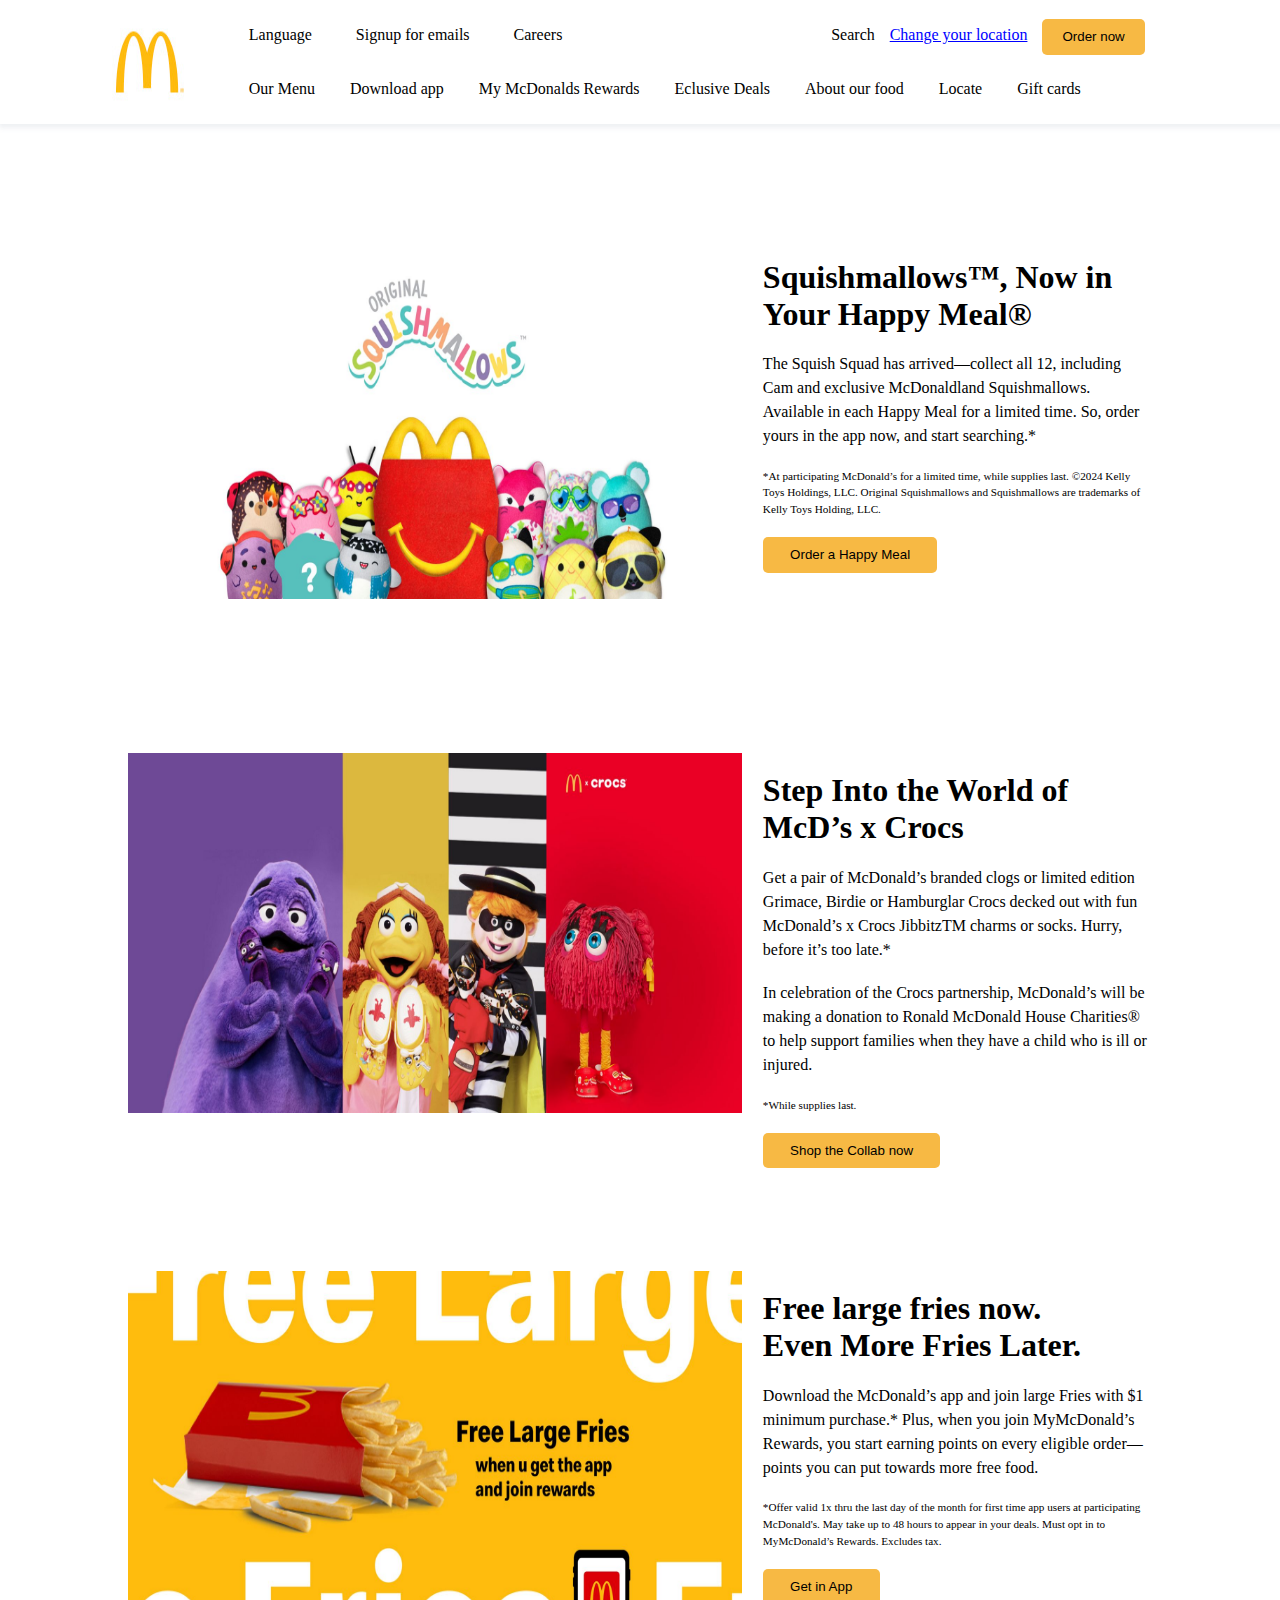
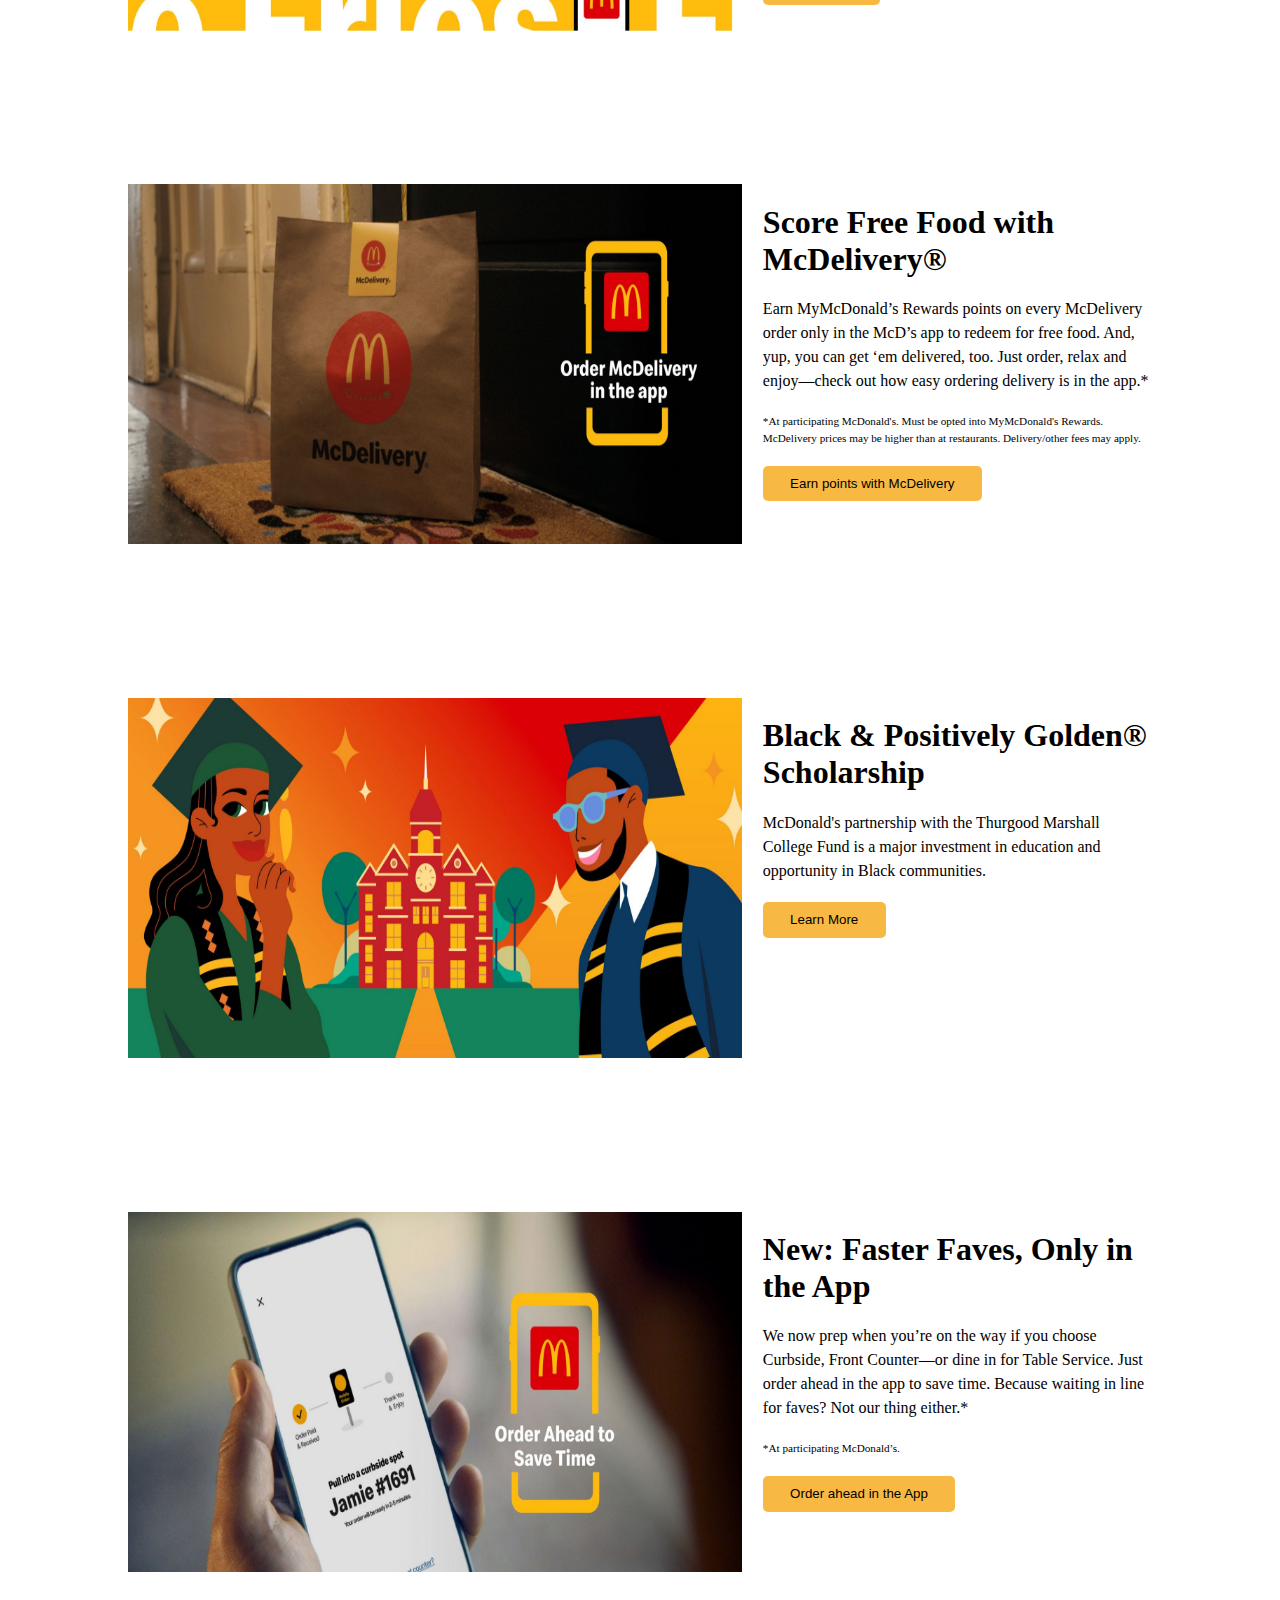
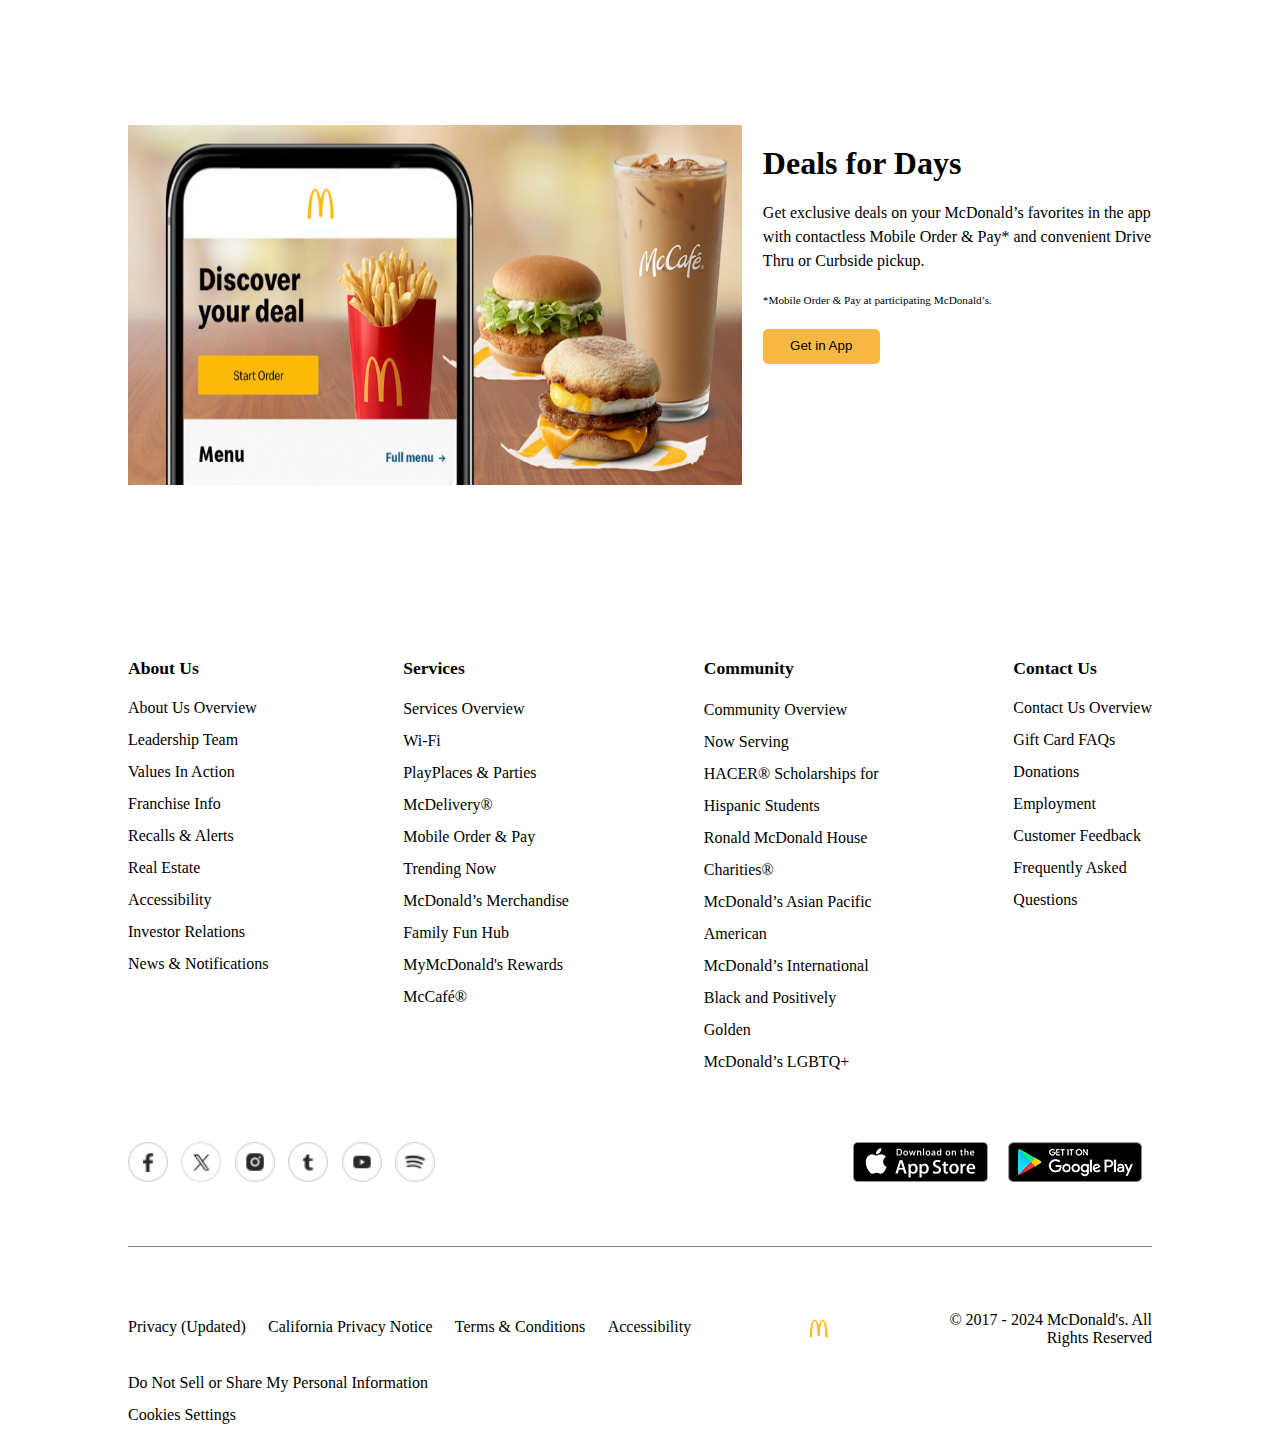
==== app.html @ b9a216b7 "mcdonalds" ====
<!DOCTYPE html>
<html lang="en">
<head>
    <meta charset="UTF-8">
    <meta http-equiv="X-UA-Compatible" content="IE=edge">
    <meta name="viewport" content="width=device-width, initial-scale=1.0">
    <title>Download App</title>
    <link rel="stylesheet" href="./styleh.css">
</head>
<body>
    <header>
        <div class="flex div">
            <img src="./images/logo.jpeg" alt="" class="logo">

            <div>
                <nav class="nav1 flex">
                    <ul class="flex">
                        <li><a href="#">Language</a>  </li>
                        <li><a href="#">Signup for emails</a> </li>
                        <li><a href="#">Careers</a> </li>
                    </ul>
                    <ul class="flex">
                        <li><a href="#">Search</a>  </li>
                        <li><a class="blue" href="#">Change your location</a> </li>
                        <li><a href="#"> <button>Order now</button></a></li>
                    </ul>
                </nav>
                <nav class="nav2">
                    <ul class="flex">
                        <li><a href="./menu.html">Our Menu</a> </li>
                        <li><a href="./app.html">Download app</a> </li>
                        <li><a href="./rewards.html">My McDonalds Rewards</a> </li>
                        <li><a href="./Exclusive.html">Eclusive Deals</a> </li>
                        <li><a href="./aboutfood.html">About our food</a> </li>
                        <li><a href="./locate.html">Locate</a> </li>
                        <li><a href="./GiftCard.html">Gift cards</a> </li>
                    </ul>
                </nav>
            </div>
        </div>
    </header>

    <main>
        <!-- <h1>McDonald's App</h1> -->
        <div class="main-div">

            <div class="flex individual-div">
                <img class="img" src="./images/1PUB_Sqiushmallows_HappyMeal_1-column-desktop.jpeg" alt="">
                <div class="p">
                    <h2>Squishmallows™, Now in Your Happy Meal®</h2>
                    <p>The Squish Squad has arrived—collect all 12, including 
                        Cam and exclusive McDonaldland Squishmallows. 
                        Available in each Happy Meal for a limited time. 
                        So, order yours in the app now, and start searching.*
                    </p>

                    <p class="tiny-p">
                        *At participating McDonald’s for a limited time, 
                        while supplies last. ©2024 Kelly Toys Holdings, LLC. Original Squishmallows and Squishmallows are trademarks of Kelly Toys Holding, LLC.
                    </p>    
                    <button>Order a Happy Meal</button>
                </div>
            </div>
            <div class="flex individual-div">
                <img class="img" src="./images/step.jpeg" alt="">
                <div class="p">
                    <h2>Step Into the World of McD’s x Crocs</h2>
                    <p>Get a pair of McDonald’s branded clogs or 
                        limited edition Grimace, Birdie or Hamburglar Crocs 
                        decked out with fun McDonald’s x Crocs JibbitzTM 
                        charms or socks. Hurry, before it’s too late.*</p>
                        <p>In celebration of the Crocs partnership, 
                            McDonald’s will be making a donation to Ronald 
                            McDonald House Charities® to help support families 
                            when they have a child who is ill or injured.
                        </p>
                        <p class="tiny-p">
                            *While supplies last.
                        </p> 

                    <button>Shop the Collab now</button>
                </div>
            </div>
            <div class="flex individual-div">
                <img class="img" src="./images/freelargefries.jpeg" alt="">
                <div class="p">
                    <h2>Free large fries now. <br> Even More Fries Later.</h2>
                    <p>Download the McDonald’s app and join large Fries 
                        with $1 minimum purchase.* Plus, when you join MyMcDonald’s Rewards, 
                        you start earning points on every eligible order—points you can put towards more free food.
                    </p>
                    <p class="tiny-p">
                        *Offer valid 1x thru the last day of the month for first time app users at participating McDonald's. May take up to 48 hours to appear in your deals. Must opt in to MyMcDonald’s Rewards. Excludes tax.
                    </p> 
                    <button>Get in App</button>
                </div>
            </div>
            <div class="flex individual-div">
                <img class="img" src="./images/scorefreefood.jpeg" alt="">
                <div class="p">
                    <h2>Score Free Food with McDelivery®</h2>
                    <p>Earn MyMcDonald’s Rewards points on every McDelivery order 
                        only in the McD’s app to redeem for free food. And, yup, 
                        you can get ‘em delivered, too. Just order, relax and enjoy—check
                         out how easy ordering delivery is in the app.*
                    </p>
                    <p class="tiny-p">
                        *At participating McDonald's. Must be opted into MyMcDonald's Rewards. 
                        McDelivery prices may be higher than at restaurants. Delivery/other fees may apply.
                    </p> 
                    <button>Earn points with McDelivery</button>
                </div>
            </div>
            <div class="flex individual-div">
                <img class="img" src="./images/blackpositive.jpeg" alt="">
                <div class="p">
                    <h2>Black & Positively Golden® Scholarship</h2>
                    <p>McDonald's partnership with the Thurgood Marshall College 
                        Fund is a major investment in education and opportunity in Black communities.
                    </p>
                    <button>Learn More</button>
                </div>
            </div>
            <div class="flex individual-div">
                <img class="img" src="./images/newfasterfaves.jpeg" alt="">
                <div class="p">
                    <h2>New: Faster Faves, Only in the App</h2>
                    <p>We now prep when you’re on the way if you choose Curbside, 
                        Front Counter—or dine in for Table Service. 
                        Just order ahead in the app to save time. 
                        Because waiting in line for faves? 
                        Not our thing either.*
                    </p>
                    <p class="tiny-p">
                        *At participating McDonald’s.
                    </p> 
                    <button>Order ahead in the App</button>
                </div>
            </div>
            <div class="flex individual-div">
                <img class="img" src="./images/dealsfordays.jpeg" alt="">
                <div class="p">
                    <h2>Deals for Days</h2>
                    <p>Get exclusive deals on your McDonald’s favorites 
                        in the app with contactless Mobile Order & Pay* 
                        and convenient Drive Thru or Curbside pickup.
                    </p>
                    <p class="tiny-p">
                        *Mobile Order & Pay at participating McDonald’s. 
                    </p>
                    <button>Get in App</button>
                </div>
            </div>
        </div>
    </main>

    <footer>
        <div class="flex div">
            <ul>
                <li class="bold">About Us</li>
                <li>About Us Overview</li>
                <li>Leadership Team</li>
                <li>Values In Action</li>
                <li>Franchise Info</li>
                <li>Recalls & Alerts</li>
                <li>Real Estate</li>
                <li>Accessibility</li>
                <li>Investor Relations</li>
                <li>News & Notifications</li>

            </ul>
            <ul>
                <li class="bold">Services</li>
                <li>Services Overview</li>
                <li>Wi-Fi</li>
                <li>PlayPlaces & Parties</li>
                <li>McDelivery®</li>
                <li>Mobile Order & Pay</li>
                <li>Trending Now</li>
                <li>McDonald’s Merchandise</li>
                <li>Family Fun Hub</li>
                <li>MyMcDonald's Rewards</li>
                <li>McCafé®</li>

            </ul>
            <ul>
                <li class="bold">Community</li>
                <li>Community Overview</li>
                <li>Now Serving</li>
                <li>HACER® Scholarships for <br> Hispanic Students</li>
                <li>Ronald McDonald House <br> Charities®</li>
                <li>McDonald’s Asian Pacific <br> American</li>
                <li>McDonald’s International</li>
                <li>Black and Positively <br> Golden</li>
                <li>McDonald’s LGBTQ+</li>

               
            </ul>
            <ul>
                <li class="bold">Contact Us</li>
                <li>Contact Us Overview</li>
                <li>Gift Card FAQs</li>
                <li>Donations</li>
                <li>Employment</li>
                <li>Customer Feedback</li>
                <li>Frequently Asked <br> Questions</li>
            </ul>
        </div>

        <div class="flex logos">
            <div class="footer-logo flex">
                <img src="./images/facebook.png" alt="">
                <img src="./images/x.png" alt="">
                <img src="./images/instagram.png" alt="">
                <img src="./images/tumblr.png" alt="">
                <img src="./images/youtube.png" alt="">
                <img src="./images/spotify.png" alt="">
    
            </div>
            <div class="flex">
                
                    <img src="./images/app_store_badge.png" alt="">
                    <img src="./images/google_play_badge.png" alt="">
                
            </div>
        </div>

        <div class="footer-ul-div">
            <div class="flex ul-div">
                <ul class="flex">
                    <li>Privacy (Updated)</li>
                    <li>California Privacy Notice</li>
                    <li>Terms & Conditions</li>
                    <li>Accessibility</li>
                </ul>
                <img src="./images/tinylogo.jpeg" alt="">
                <p>© 2017 - 2024 McDonald's. All Rights Reserved</p>
            </div>
            <ul class="">
                <li>Do Not Sell or Share My Personal Information</li>
                <li>Cookies Settings</li>
            </ul>
        </div>
    </footer>
</body>
</html>
---- styleh.css ----
*{
    box-sizing: border-box;
    margin: 0;
    padding: 0;
}
body{
    width: 100vw;
}
.flex{
    display: flex;
}
ul li{
    list-style: none;
    line-height: 2;
}
ul li:hover{
    font-weight: 800;
}
ul a{
    text-decoration: none;
    color: black;
}
.blue{
    color: blue;
    text-decoration: underline;

}

nav{
    margin-top: 2%;
    margin-bottom: 2%;
    margin-left: 5%;

}
.nav1{
    justify-content: space-between;
    width: 70vw;

}
.nav1 ul{
    width: 35%;
    justify-content: space-between;

}
.nav2{
    width: 65vw;

}
.nav2 ul {
    justify-content: space-between;

}
nav button{
    width: 8vw;
    padding:  8%;
    background-color: #f7b944;
    border: none;
    line-height: 1.5;
    border-radius: 5px;

}

header{
    border-top: 1px solid #7cacf800;
    border-bottom: 1px solid #7cacf800;
    box-shadow: 3px 0px 5px 4px #8a98af26;
    margin: 0% auto;
    

}
header .div{
    margin: auto;
    width: 85vw;

}

.main-div{
    display: flex;
    flex-direction: column;
    align-items: center;
    justify-content: center;
    width: 80vw;
    margin: 5% auto;
}

.individual-div{
    margin: 5% auto;
}

main button{
    width: fit-content;
    padding:  2% 7%;
    background-color: #f7b944;
    border: none;
    line-height: 1.5;
    border-radius: 5px;
}
.r-btn{
    width: 15vw;
    padding:  5% 7%;
    margin-bottom: 25%;
    cursor: pointer;

}
main .img{
    width: 60%;
    height: 40vh;
    margin-right: 2%;
    margin-bottom: 5%;
}

.img-delish{
    width: 70%;
    height: 50vh;
    margin-right: 2%;
    margin-bottom: 5%;
}

.big-div{
    justify-content: space-between;
    width: 100%;
    margin-bottom: 5%;
}
.small-div{
    width: 30%;
    display: flex;
    flex-direction: column;
    /* align-items: center; */
    /* justify-content: center; */

}

.passion h2{
    font-size: 2.5em;
    margin: 2% 0;
}
.passion{
    margin: 5% 0;

}

.small-div img{
    width: 100%;
    height: 230px;
}

main h1{
    font-size: 3em;
    text-align: center;
    margin: 5% 0;
}
.d{
    display: flex;
    flex-direction: column;
    /* align-items: center; */
    justify-content: center;
}
.d h2{
    font-size: 2.5em;
    margin: 0% 0 5%;

}
.d p{
    margin: 5% 0;
}
.p h2{
    font-size: 2em;
    margin: 5% 0;
}
.p p{
    line-height: 1.5;
    margin: 0% 0 5%;
}

.tiny-p{
    font-size: .7em;
}

.aboutfood{
    margin-bottom: 5%;
}

.points{
    width: 50%;
}
.points h2{
    font-weight: 200;
    font-size: 2.5em;
    margin: 5% 0;
}
.points div{
    width: 95%;
}
.points p{
    line-height: 1.5;
    margin: 0% 0 5%;
}
.points img{
    width: 95%;
    height: 50vh;
}

.rewards-div{
    margin-bottom: 5%;
}

.faq-div{
    display: flex;
    flex-direction: column;
    /* align-items: center; */
    justify-content: center;
    width: 80vw;
    margin: auto auto 5%;
}

.faqs h2{
    font-weight: 200;
    font-size: 2.5em;
    margin: 0% 0 2%;
}
.faqs p{
    line-height: 1.5;
    margin: 0% 0 2%;
    font-size: 1.2em;
}

.grid-div{
    display: grid;
    width: 80vw;
    margin: 0 auto 10%;
    gap: 5%;
    grid-template-columns: auto auto auto;
    grid-template-rows: auto auto auto;

}
.grid-item{
    height: 200px;
    width: 100%;
    align-items: center;
    justify-content: center; 
}

footer .div{
    width: 80vw;
    margin:  auto;
    justify-content: space-between;
}
.bold{
    font-weight: 800;
    font-size: 1.1em;
    margin-bottom: 4%;
}
.logos{
    width: 80vw;
    margin: 5% auto;
    padding-bottom: 5%;
    justify-content: space-between;
    border-bottom: 1px solid grey;

}
.footer-logo{
    width: 30%;
    justify-content: space-between;
}

.footer-ul-div{
    width: 80vw;
    margin: auto;
}
.footer-ul-div p{
    text-align: right;
    width: 20%;
}

.ul-div{
    justify-content: space-between;
}

.ul-div img{
    width: 3%;
    height: 35px;
}

.ul-div ul{
    width: 55%;
    justify-content: space-between;
}
.footer-ul-div ul:nth-child(2){
    margin: 2% 0;
    width: 35%;
    justify-content: space-between;
}
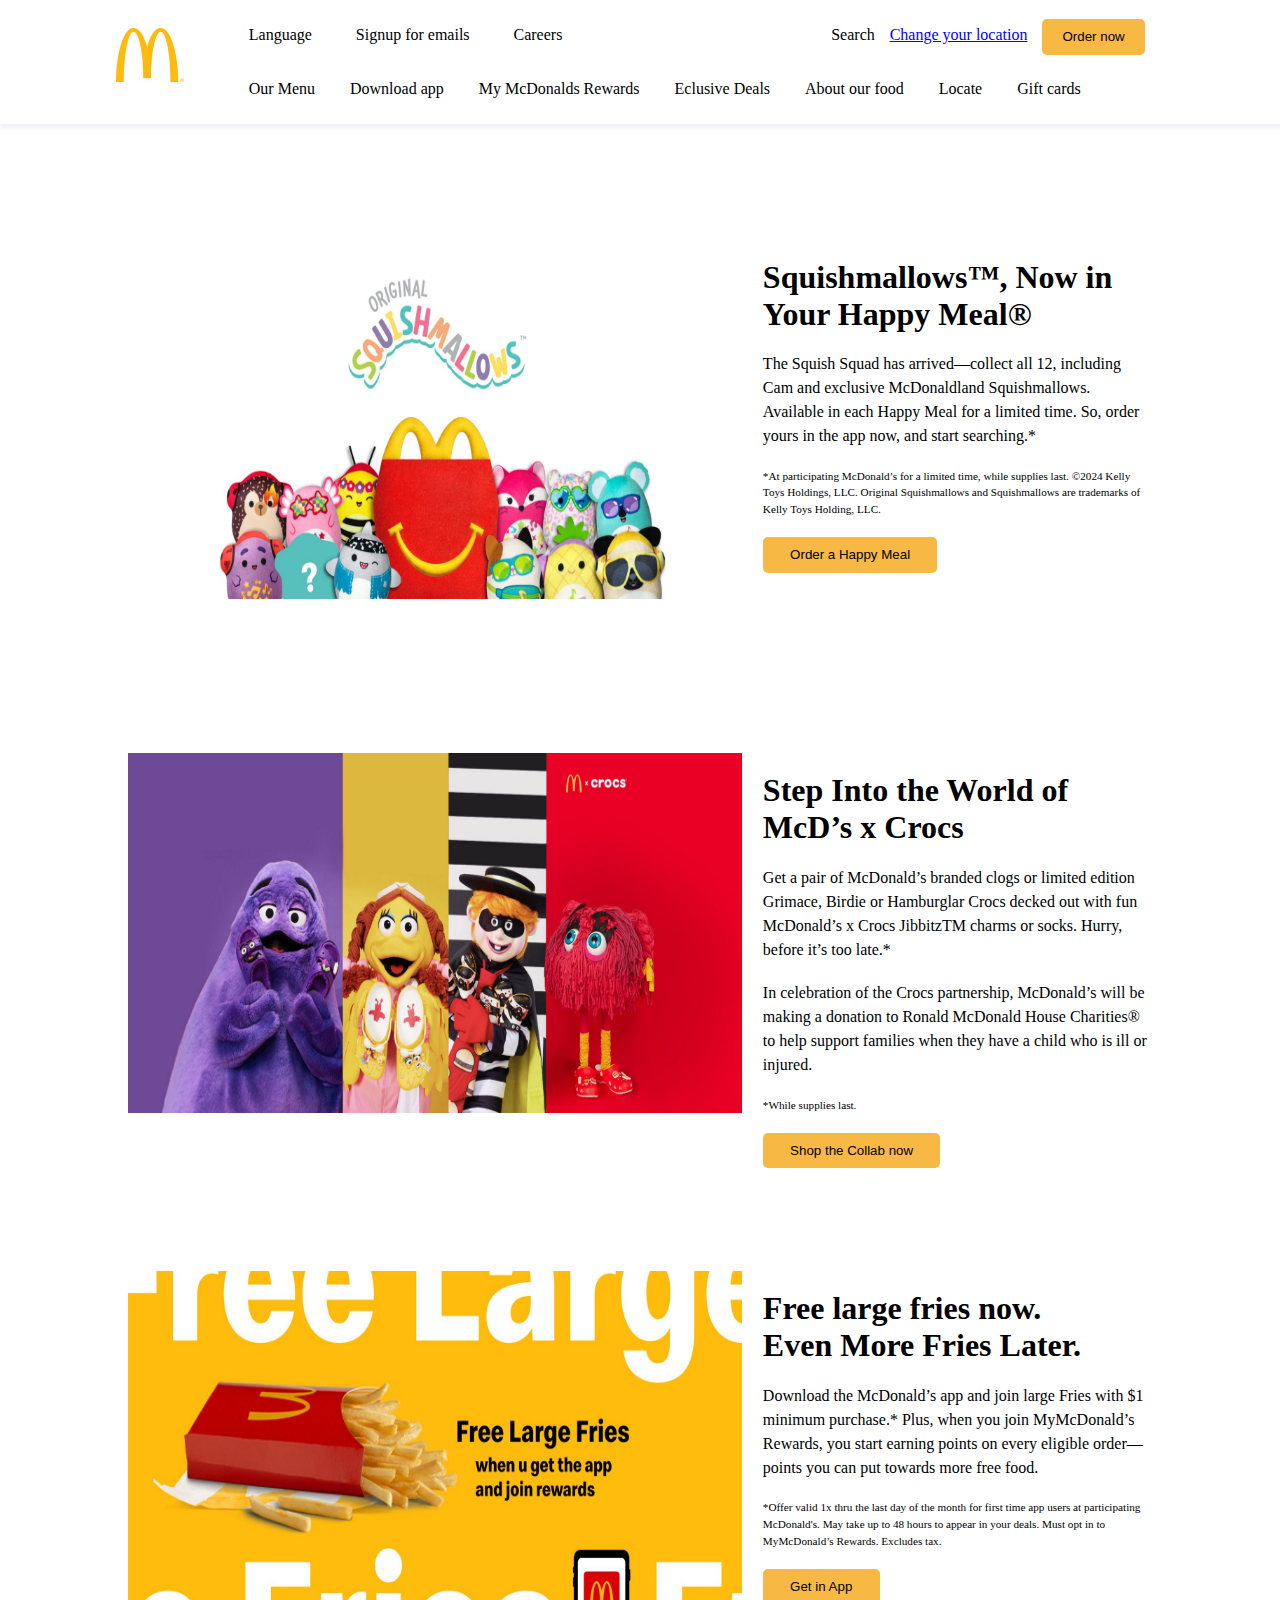
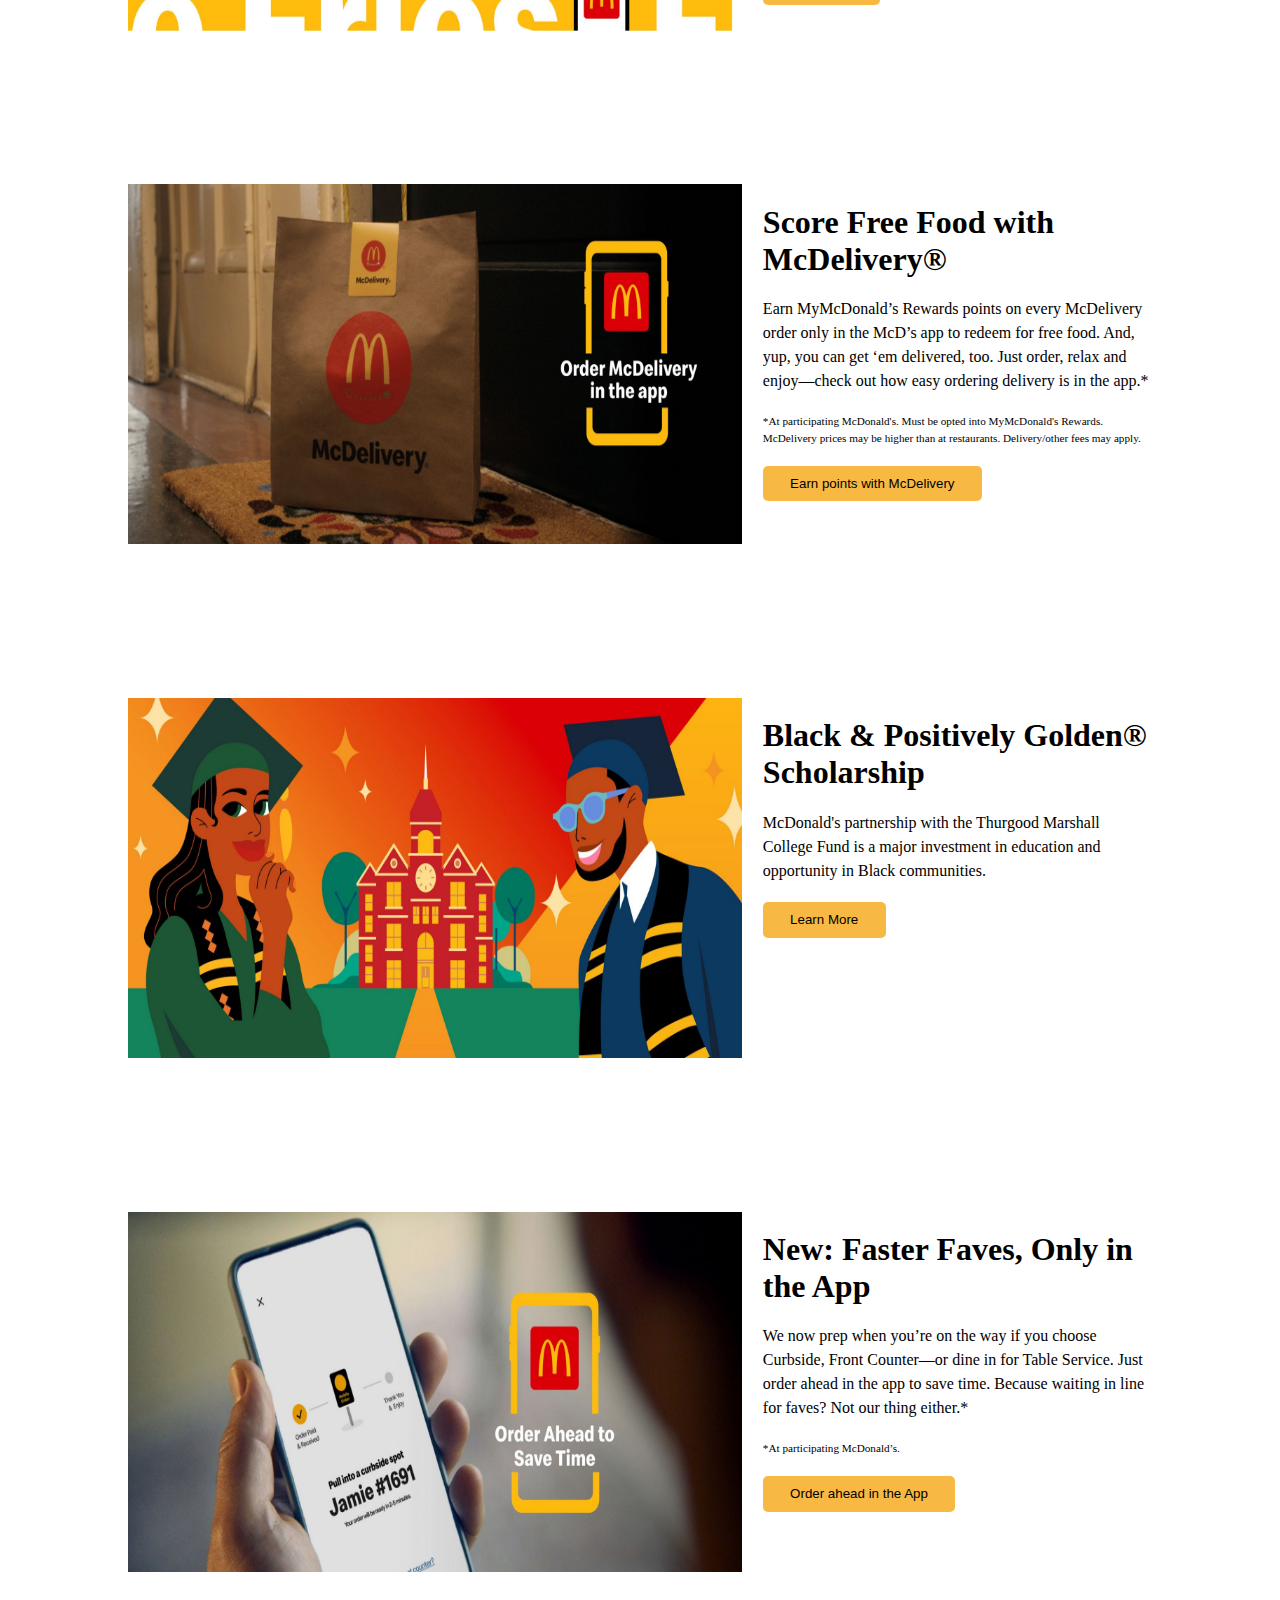
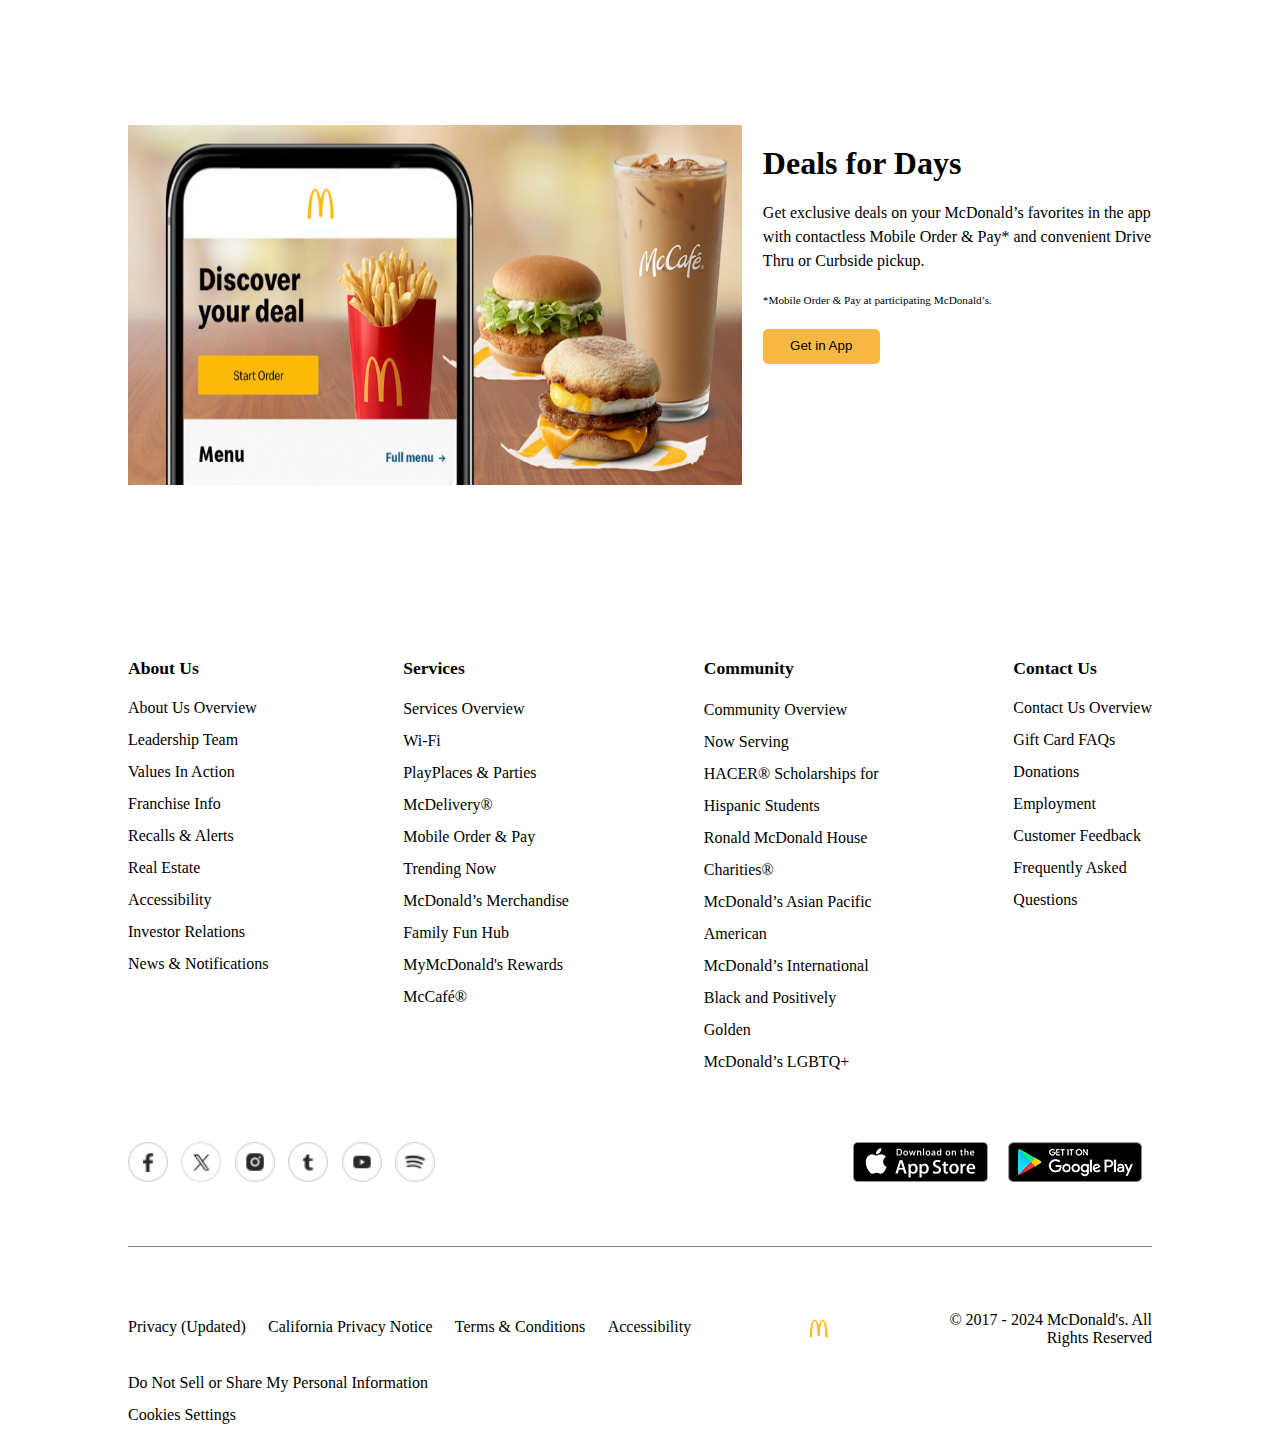
==== commit 4f66900d: "responsiveness" ====
--- a/app.html
+++ b/app.html
@@ -10,7 +10,7 @@
 <body>
     <header>
         <div class="flex div">
-            <img src="./images/logo.jpeg" alt="" class="logo">
+            <a href="./index.html"><img src="./images/logo.jpeg" alt="" class="logo"></a>
 
             <div>
                 <nav class="nav1 flex">
--- a/styleh.css
+++ b/styleh.css
@@ -290,3 +290,69 @@
     width: 35%;
     justify-content: space-between;
 }
+
+@media screen and (max-width:800px) {
+    .flex{
+        display: block;
+    }
+    .bold{
+        margin: 5% 0;
+    }
+    .footer-logo{
+        width: 70%;
+        justify-content: space-between;
+    }
+
+    .logos .flex{
+        display: flex;
+        margin-top: 5%;
+    }
+
+    .d .flex{
+        display: flex;
+    }
+    .img-delish {
+        width: 90%;
+        margin: auto;
+        height: 50vh;
+        
+    }
+
+    .main-div {
+        width: 100vw;
+        padding: 5%;
+    }
+
+    .main-div img{
+        width: 100%;
+    }
+
+    .points{
+        width: 90%;
+        margin: auto;
+    }
+    .passion{
+        margin: 5%;
+    }
+    .small-div{
+        width: 80%;
+        
+    }
+
+    .nav1 ul {
+        width: 100%;
+    }
+    nav button {
+        width: fit-content;
+        padding: 2% 5%;
+    }
+
+    .grid-div {
+        margin-bottom: 50%;
+        grid-template-columns: auto auto;
+        grid-template-rows: auto auto auto auto auto auto ;
+    }
+    .grid-item{
+        height: 160px;
+    }
+}